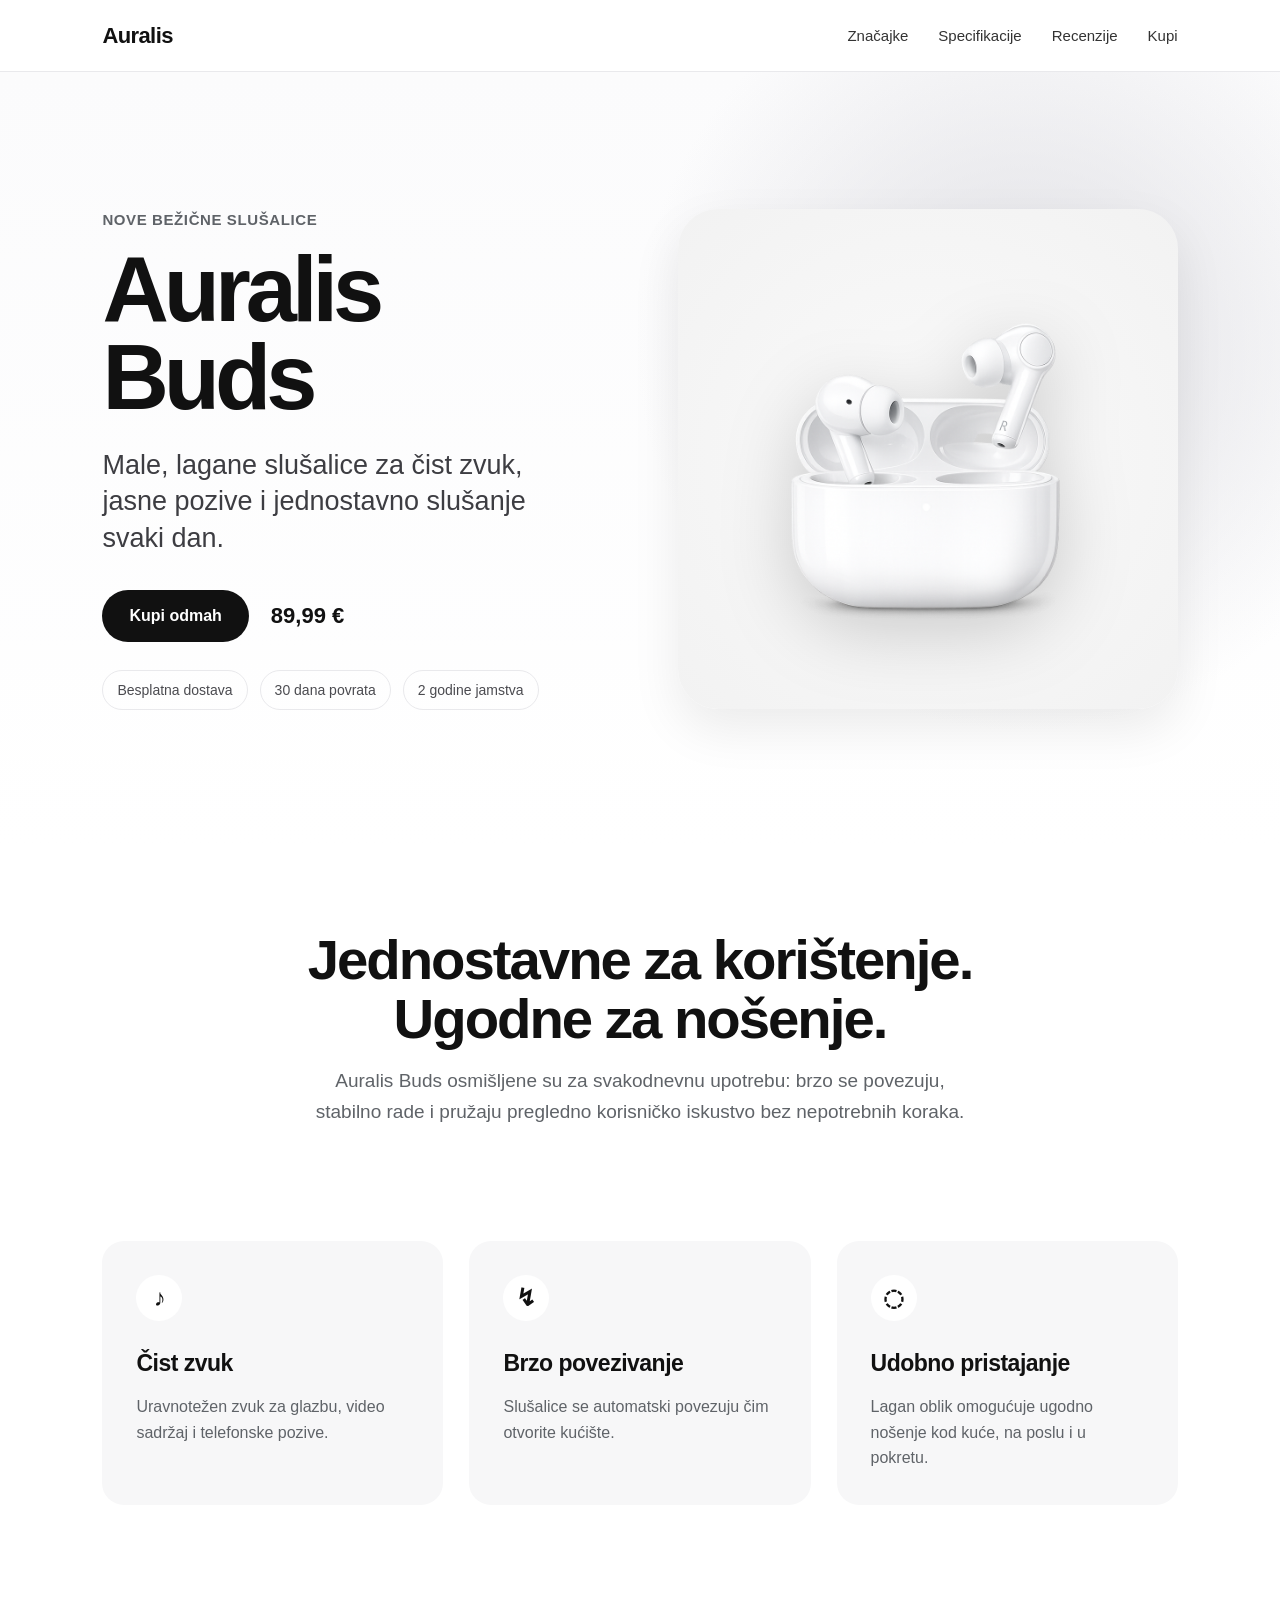
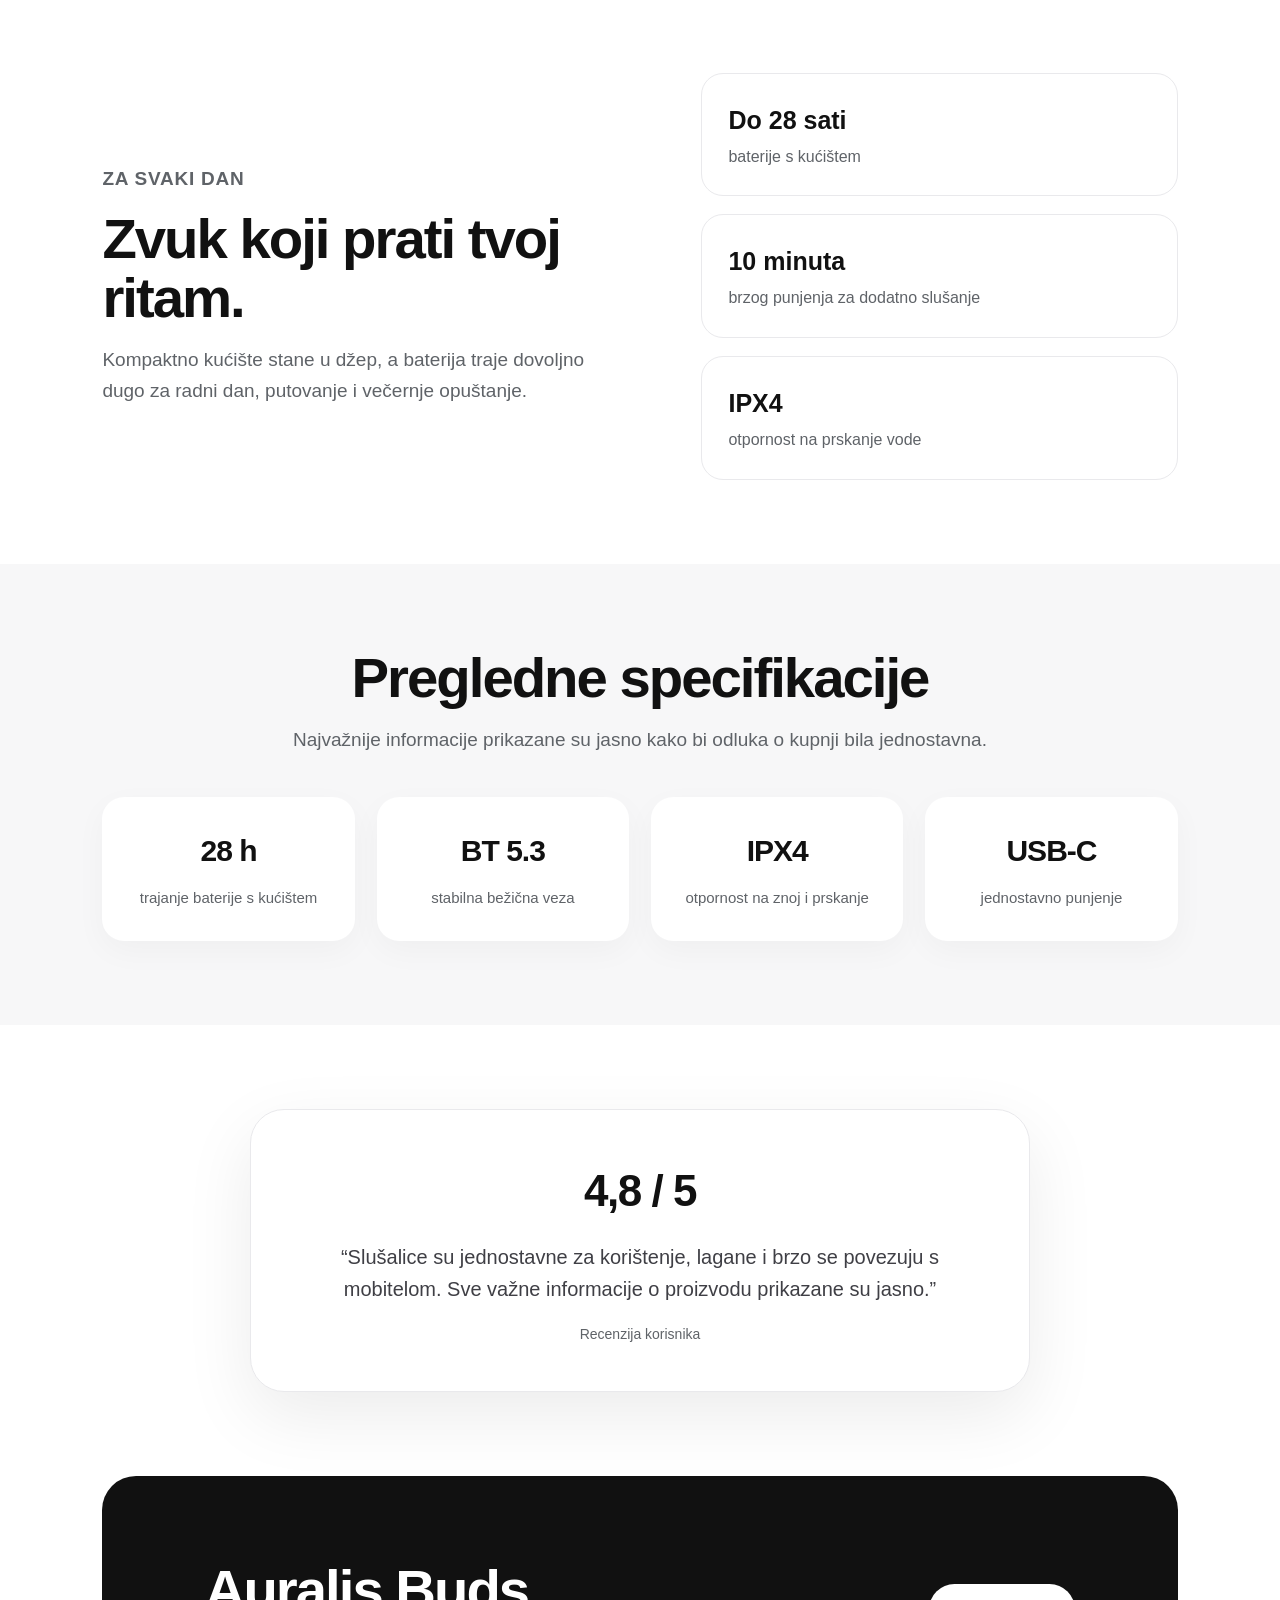
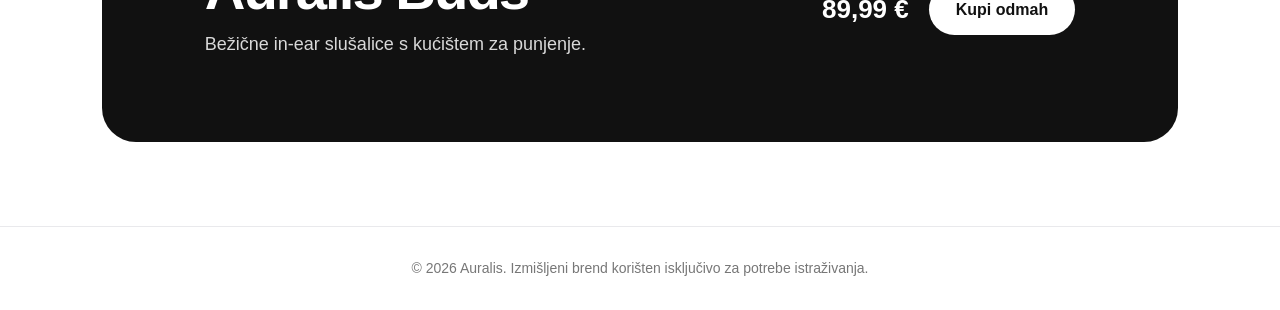
==== index.html @ 83ccd224 "Add files via upload" ====
<!DOCTYPE html>
<html lang="hr">
<head>
  <meta charset="UTF-8" />
  <title>Auralis Buds</title>
  <script>
    // Nasumičan odabir grupe (50/50) i trenutačno preusmjeravanje.
    // location.replace() se koristi umjesto location.href kako sudionik
    // ne bi mogao gumbom "natrag" vratiti na ovu stranicu.
    (function () {
      var grupa = Math.random() < 0.5 ? "a" : "b";
      var odrediste = grupa === "a" ? "verzija-a/index.html" : "verzija-b/index.html";
      window.location.replace(odrediste);
    })();
  </script>
</head>
<body>
  <p>Učitavanje stranice...</p>
</body>
</html>
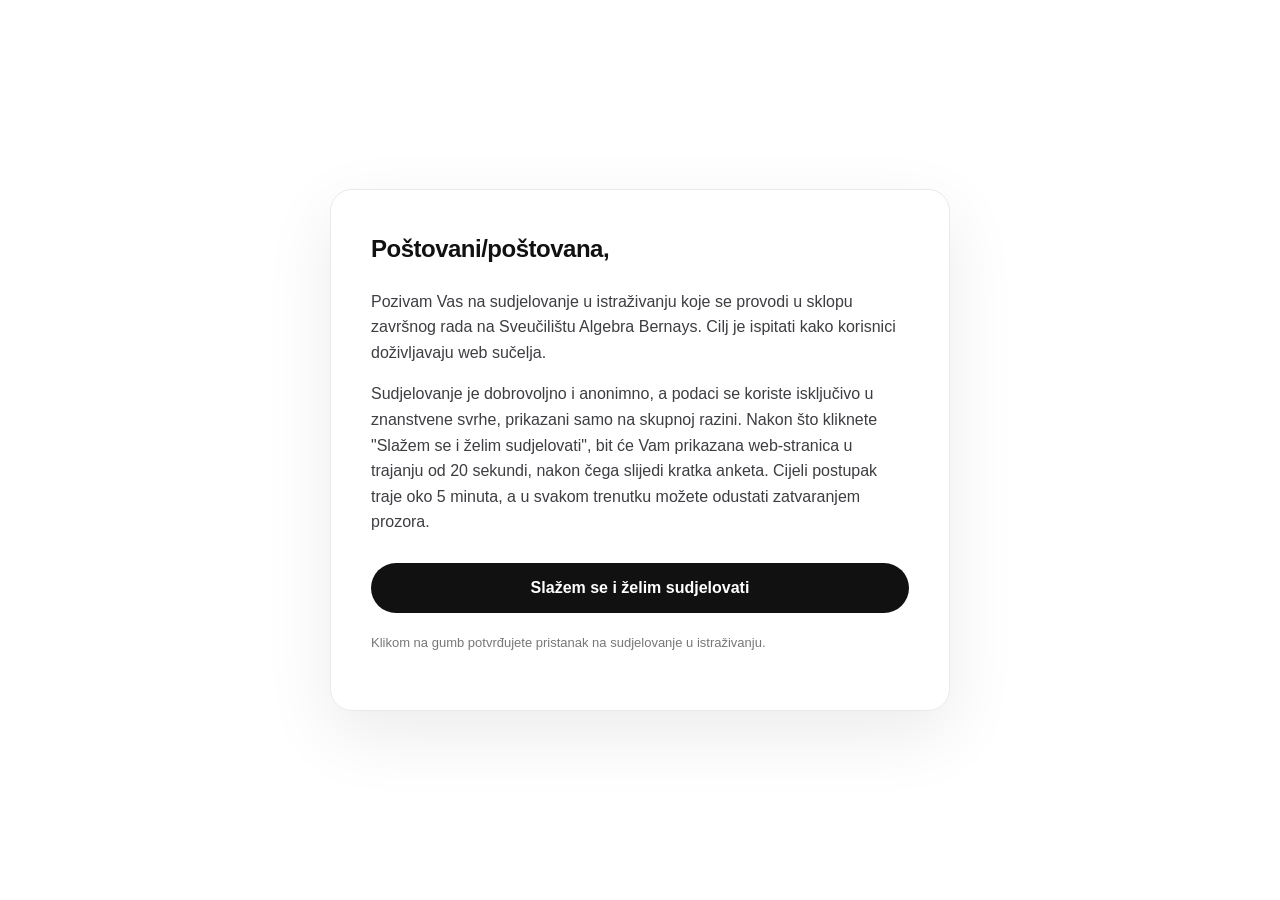
==== commit 314efd59: "Update index.html" ====
--- a/index.html
+++ b/index.html
@@ -2,19 +2,98 @@
 <html lang="hr">
 <head>
   <meta charset="UTF-8" />
+  <meta name="viewport" content="width=device-width, initial-scale=1.0" />
   <title>Auralis Buds</title>
+  <style>
+    * {
+      box-sizing: border-box;
+      margin: 0;
+      padding: 0;
+    }
+
+    html, body {
+      overflow-x: hidden;
+      width: 100%;
+    }
+
+    body {
+      font-family: -apple-system, BlinkMacSystemFont, "Segoe UI", Roboto, Arial, sans-serif;
+      background: #ffffff;
+      color: #111111;
+      line-height: 1.6;
+      min-height: 100vh;
+      display: flex;
+      align-items: center;
+      justify-content: center;
+      padding: 24px;
+    }
+
+    .consent-box {
+      max-width: 620px;
+      width: 100%;
+      padding: 40px;
+      border: 1px solid #e9e9ec;
+      border-radius: 22px;
+      box-shadow: 0 24px 70px rgba(0, 0, 0, 0.08);
+    }
+
+    .consent-box h1 {
+      font-size: 24px;
+      letter-spacing: -0.5px;
+      margin-bottom: 20px;
+    }
+
+    .consent-box p {
+      color: #3d3d42;
+      font-size: 16px;
+      margin-bottom: 16px;
+    }
+
+    .consent-box button {
+      display: inline-flex;
+      align-items: center;
+      justify-content: center;
+      min-height: 50px;
+      width: 100%;
+      margin-top: 12px;
+      padding: 13px 27px;
+      border: none;
+      border-radius: 999px;
+      background: #111111;
+      color: #ffffff;
+      font-size: 16px;
+      font-weight: 700;
+      cursor: pointer;
+      transition: transform 0.2s ease, box-shadow 0.2s ease;
+    }
+
+    .consent-box button:hover {
+      transform: translateY(-2px);
+      box-shadow: 0 12px 26px rgba(0, 0, 0, 0.15);
+    }
+
+    .consent-box .fine-print {
+      margin-top: 20px;
+      color: #777777;
+      font-size: 13px;
+    }
+  </style>
+</head>
+<body>
+  <div class="consent-box">
+    <h1>Poštovani/poštovana,</h1>
+    <p>Pozivam Vas na sudjelovanje u istraživanju koje se provodi u sklopu završnog rada na Sveučilištu Algebra Bernays. Cilj je ispitati kako korisnici doživljavaju web sučelja.</p>
+    <p>Sudjelovanje je dobrovoljno i anonimno, a podaci se koriste isključivo u znanstvene svrhe, prikazani samo na skupnoj razini. Nakon što kliknete "Slažem se i želim sudjelovati", bit će Vam prikazana web-stranica u trajanju od 20 sekundi, nakon čega slijedi kratka anketa. Cijeli postupak traje oko 5 minuta, a u svakom trenutku možete odustati zatvaranjem prozora.</p>
+    <button id="consentButton">Slažem se i želim sudjelovati</button>
+    <p class="fine-print">Klikom na gumb potvrđujete pristanak na sudjelovanje u istraživanju.</p>
+  </div>
+
   <script>
-    // Nasumičan odabir grupe (50/50) i trenutačno preusmjeravanje.
-    // location.replace() se koristi umjesto location.href kako sudionik
-    // ne bi mogao gumbom "natrag" vratiti na ovu stranicu.
-    (function () {
+    document.getElementById("consentButton").addEventListener("click", function () {
       var grupa = Math.random() < 0.5 ? "a" : "b";
       var odrediste = grupa === "a" ? "verzija-a/index.html" : "verzija-b/index.html";
       window.location.replace(odrediste);
-    })();
+    });
   </script>
-</head>
-<body>
-  <p>Učitavanje stranice...</p>
 </body>
 </html>
